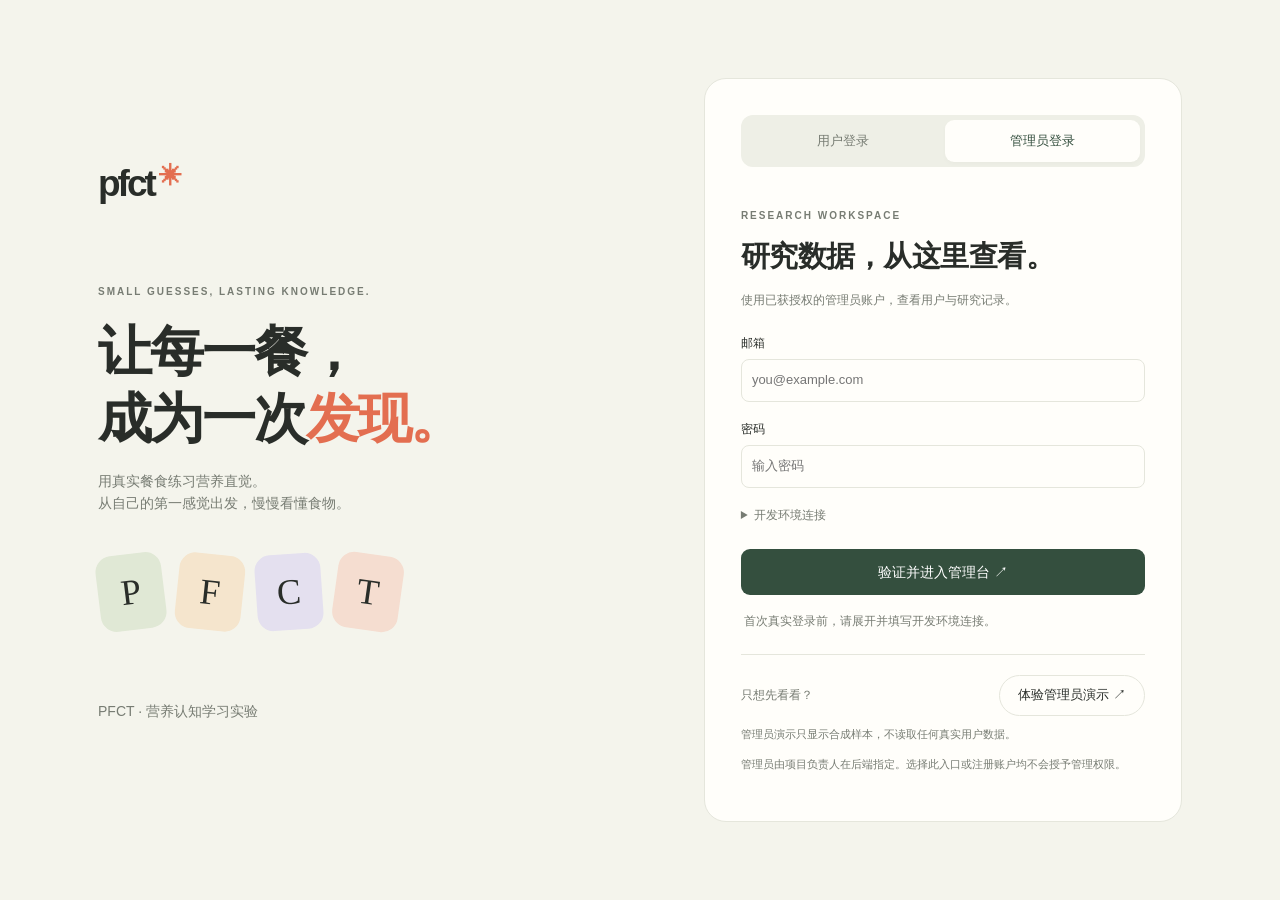
==== web/admin.html @ 89423447 "Separate login flow and add read-only research admin workspace" ====
<!doctype html><html lang="zh-CN"><head><meta charset="utf-8"><meta name="viewport" content="width=device-width,initial-scale=1"><title>研究管理台 · PFCT</title><link rel="stylesheet" href="style.css"><script type="module" src="admin.js"></script></head>
<body class="admin-body"><div class="admin-shell">
  <aside class="admin-sidebar"><a class="brand" href="login.html">pfct<span>✳</span></a><span class="eyebrow">RESEARCH WORKSPACE</span><a class="sidebar-active" href="#participants">◫ 用户与记录</a><a href="index.html">↗ 用户页面</a><div class="sidebar-note"><strong>保留过程，理解变化。</strong><p>原始数据只读展示。<br>每次猜测都有自己的位置。</p></div><button class="quiet" id="admin-logout">退出管理台</button></aside>
  <main class="admin-main" id="admin-main"><header class="admin-heading"><div><span class="eyebrow">PFCT / RESEARCH CONSOLE</span><h1>每一次猜测，<span class="accent">都有迹可循。</span></h1><p class="subtle">从用户到单餐，查看营养认知学习的原始记录。</p></div><span class="pill" id="admin-mode">正在验证权限</span></header>
    <p class="notice" id="admin-notice" role="status" aria-live="polite">正在验证管理员身份…</p>
    <section class="admin-stats" aria-label="数据总览"><article><span>参与者</span><strong id="stat-participants">—</strong><small>独立研究 ID</small></article><article><span>餐食记录</span><strong id="stat-meals">—</strong><small>按提交记录统计</small></article><article><span>PFCT 猜测</span><strong id="stat-guesses">—</strong><small>包含所有尝试</small></article><article><span>份量确认</span><strong id="stat-confirmations">—</strong><small>包含历史版本</small></article></section>
    <div class="admin-grid"><section class="card participant-card" id="participants"><div class="section-heading"><div><span class="eyebrow">PARTICIPANTS</span><h2>用户与研究记录</h2></div><button class="quiet" id="admin-refresh">刷新 ↻</button></div>
      <form id="admin-filter" class="admin-filter"><label>参与者 ID<input id="participant-query" maxlength="100" placeholder="搜索研究 ID"></label><label>记录状态<select id="participant-filter"><option value="all">全部用户</option><option value="with_records">有餐食记录</option><option value="without_records">尚无餐食记录</option></select></label><button class="primary" type="submit">筛选</button></form>
      <div class="table-scroll"><table class="participant-table"><thead><tr><th scope="col">参与者</th><th scope="col">餐食 / 猜测</th><th scope="col">最近提交</th><th scope="col">研究同意</th><th scope="col">查看</th></tr></thead><tbody id="participant-rows"></tbody></table></div>
      <div class="pagination"><span id="participant-page">—</span><div><button id="participants-prev" class="quiet">上一页</button><button id="participants-next" class="quiet">下一页</button></div></div>
    </section>
    <aside class="card detail-card" id="participant-detail" aria-label="用户记录详情"><span class="eyebrow">FOLLOW THE RECORD</span><h2>从一位用户开始。</h2><p class="subtle">选择左侧用户，查看餐食、原始猜测与份量确认的时间线。</p><div class="detail-placeholder" aria-hidden="true">↗</div><p class="small">不根据热量高低给用户打分，也不自动改写研究记录。</p></aside></div>
    <p class="small admin-footnote">统计用于查看记录完整性，不代表饮食健康评价。FatSecret 历史确认仅保留食物 ID 与份量输入，缺失的营养快照不会被补成零。</p>
  </main>
</div></body></html>
---- web/style.css ----
:root{--paper:#f8f7f2;--ink:#292d29;--muted:#777c73;--line:#e5e6dc;--coral:#e36e50;--green:#344f3e;--card:#fffefa}*{box-sizing:border-box}html{scroll-behavior:smooth;scroll-padding-top:24px}body{margin:0;background:var(--paper);color:var(--ink);font-family:-apple-system,BlinkMacSystemFont,"Segoe UI","PingFang SC","Microsoft YaHei",sans-serif;line-height:1.6}button,input,select{font:inherit}button,a,input,select{ -webkit-tap-highlight-color:transparent}button{cursor:pointer}button:disabled{cursor:wait;opacity:.6}a{color:inherit;text-decoration:none}button:focus-visible,a:focus-visible,input:focus-visible,select:focus-visible,.upload-area:focus-within{outline:3px solid #9ab9a1;outline-offset:4px}[hidden]{display:none!important}.topbar{max-width:1280px;margin:auto;display:flex;align-items:center;justify-content:space-between;height:100px;padding:0 48px;border-bottom:1px solid var(--line)}.brand{font-size:37px;letter-spacing:-3px;font-weight:850;line-height:1}.brand span{display:inline-block;color:var(--coral);font-size:23px;margin-left:5px;vertical-align:top;letter-spacing:0}nav{display:flex;gap:38px;font-size:14px}nav a{color:var(--muted);padding:9px 0}nav a.active{color:var(--ink);border-bottom:2px solid var(--ink)}main{max-width:1280px;padding:28px 48px 0;margin:auto}.quiet{border:1px solid var(--line);border-radius:999px;padding:9px 18px;color:var(--ink);background:transparent;font-size:13px}.quiet:hover{background:#eeeee6}.mode-line{display:flex;align-items:center;gap:9px;font-size:12px;color:var(--muted)}.status-dot{width:7px;height:7px;background:#729478;border-radius:100%}.pill{font-size:9px;letter-spacing:1px;border:1px solid var(--line);padding:3px 8px;border-radius:20px;margin-left:auto}.intro{display:flex;justify-content:space-between;align-items:center;padding:40px 0 44px}.eyebrow{font-size:10px;letter-spacing:2px;font-weight:650;color:var(--muted)}h1{font-size:clamp(40px,4.6vw,64px);line-height:1.24;letter-spacing:-2px;margin:18px 0}.accent{color:var(--coral)}p{margin:12px 0}.intro p{color:var(--muted);font-size:14px;line-height:1.9}.intro-note{display:flex;align-items:center;gap:26px;padding:25px 38px;border-left:1px solid var(--line)}.intro-note p{font-size:13px}.intro-note strong{font-weight:500;color:var(--ink)}.sun{font-size:80px;line-height:1;color:#b0bda0}.workspace{display:grid;grid-template-columns:1fr 1fr;gap:24px;align-items:stretch}.card{background:var(--card);border:1px solid var(--line);border-radius:20px;padding:28px}.card-heading{display:flex;justify-content:space-between;align-items:center}h2{font-size:23px;line-height:1.4;letter-spacing:-.5px;margin:9px 0 0}.number-mark{font-family:Georgia,serif;font-size:40px;color:#d9ddcf;font-style:italic}.upload-area{margin-top:25px;display:flex;position:relative;align-items:center;justify-content:center;height:264px;background:#f0f1e8;border:1px dashed #c5cdbb;border-radius:12px;overflow:hidden;cursor:pointer;text-align:center}.upload-area.dragging{background:#e1e9da;border:2px solid var(--green)}.upload-area>input{position:absolute;inset:0;width:100%;height:100%;opacity:0;cursor:pointer}.upload-area img{width:100%;height:100%;object-fit:cover}#upload-hint{display:flex;align-items:center;flex-direction:column;color:var(--muted);font-size:12px;gap:7px}#upload-hint strong{font-size:15px;font-weight:500;color:var(--ink)}#upload-hint small{font-size:10px;color:#8b9083}.plate{display:flex;align-items:center;justify-content:center;width:81px;height:81px;border:1px solid #bdc8ac;border-radius:50%;margin-bottom:11px;background:#e7ebdc}.plate>span{display:flex;align-items:center;justify-content:center;width:60px;height:60px;border:1px solid #bdc8ac;border-radius:50%;font-size:29px;color:#8c9e79;font-weight:200}.small{font-size:11px;color:var(--muted)}.meal-meta{display:grid;grid-template-columns:1fr 1.3fr;gap:15px;margin-top:21px}label{display:block;font-size:12px}input,select{display:block;width:100%;min-width:0;border:1px solid var(--line);border-radius:8px;padding:10px;background:#fffefa;color:var(--ink);margin-top:6px;font-size:13px}input:disabled,select:disabled{opacity:.65}.subtle{font-size:12px;color:var(--muted);margin:14px 0 24px}.nutrient-grid{display:grid;grid-template-columns:1fr 1fr;gap:13px}.nutrient{border:1px solid transparent;border-radius:13px;padding:14px 17px}.protein{background:#ecf0e5}.fat{background:#f8eedf}.carbs{background:#ebe9f3}.calories{background:#fae9e0}.nutrient-title{display:flex;align-items:center;gap:9px;font-size:12px}.nutrient-title b{font-family:Georgia,serif;font-size:24px;font-weight:400}.value-wrap{display:flex;align-items:baseline;gap:5px;margin-top:8px}.value-wrap input{appearance:textfield;-moz-appearance:textfield;background:transparent;border:0;border-bottom:1px solid #00000018;border-radius:0;font-size:34px;font-weight:450;padding:0 0 3px;line-height:1.3;margin:0}.value-wrap input::-webkit-inner-spin-button{appearance:none}.value-wrap>span{font-size:11px;color:var(--muted)}.nutrient small{display:block;font-size:8px;letter-spacing:1.2px;color:var(--muted);margin-top:8px}.hint{color:var(--muted);font-size:11px;margin:20px 0}.primary{background:var(--green);color:white;border:0;border-radius:9px;padding:12px 20px;font-size:14px}.primary:hover{background:#42634d}.submit{width:100%;display:flex;justify-content:space-between;padding:15px 20px}.reset{display:block;margin:12px auto 0;border-color:transparent;padding:4px 12px;color:var(--muted);font-size:11px}.notice{font-size:12px;color:var(--muted);min-height:22px;margin:17px 3px}.notice.error{color:#ae4336}.notice.success{color:var(--green)}.history{margin-top:48px}.section-heading{display:flex;justify-content:space-between;align-items:center;margin-bottom:22px}.section-heading h2{font-size:25px}.records{display:grid;gap:12px}.empty{border:1px dashed #d7dacf;border-radius:14px;padding:30px;display:flex;align-items:center;justify-content:center;gap:20px;color:var(--muted);font-size:13px;text-align:left}.empty>span{font-size:34px;color:#abb59c}.empty small{font-size:11px}.record{background:var(--card);border:1px solid var(--line);border-radius:14px;padding:18px;display:flex;gap:18px;align-items:center}.record-image{width:68px;height:68px;object-fit:cover;border-radius:9px;background:#e8ecdf;flex-shrink:0}.record-main{flex:1}.record-main h3{margin:0;font-size:14px}.record-main p{margin:4px 0;font-size:11px;color:var(--muted)}.record-nutrients{display:flex;gap:18px;font-size:12px}.record-nutrients b{font-weight:600}.record-status{border-radius:20px;background:#f1f0e7;color:#7a7c68;padding:5px 10px;font-size:10px;white-space:nowrap}.result{margin-top:24px;background:#edf1e7}.result p{font-size:13px;color:#626e5c}.comparison{width:100%;margin-top:18px;border-collapse:collapse;font-size:13px}.comparison td,.comparison th{padding:10px;border-bottom:1px solid #d7dfcd;text-align:left}.settings{background:#eeefe6;border:1px solid #dbe0d0;border-radius:16px;padding:25px;margin-bottom:24px}.settings h2{margin-top:5px}.settings p{font-size:12px;color:var(--muted);max-width:700px}.settings form{display:grid;gap:12px;max-width:700px;margin-top:16px}.settings .primary{justify-self:start}.settings .button-row{display:flex;gap:12px}.settings h3{font-size:15px;margin:8px 0 0}footer{display:flex;align-items:center;gap:25px;border-top:1px solid var(--line);margin-top:60px;padding:30px 0}footer .brand{font-size:27px}footer .brand span{font-size:15px}footer p,footer>span{font-size:11px;color:var(--muted)}footer>span{margin-left:auto}button,a,input,select{transition:background .15s ease,border-color .15s ease}@media(min-width:1500px){.intro{padding-top:56px;padding-bottom:56px}}@media(max-width:850px){main{padding:22px 24px 0}.topbar{padding:0 24px;height:80px}.intro-note{padding:16px;gap:15px}.sun{font-size:55px}.card{padding:21px}.workspace{gap:16px}.meal-meta{grid-template-columns:1fr}.record-nutrients{gap:10px;flex-wrap:wrap}}@media(max-width:640px){.topbar{padding:0 20px;height:76px}.brand{font-size:32px}nav{gap:18px;font-size:12px}.topbar .quiet{padding:7px 10px;font-size:11px}main{padding:20px 18px 0}.intro{padding:30px 0}.intro-note{display:none}.eyebrow{font-size:9px;letter-spacing:1.4px}h1{font-size:45px}.intro p{font-size:13px}.workspace{grid-template-columns:1fr}.card{padding:22px}.meal-meta{grid-template-columns:1fr 1.2fr}.upload-area{height:230px}.history{margin-top:35px}.section-heading h2{font-size:21px}.record{gap:12px;flex-wrap:wrap}.record-status{margin-left:80px}.record-nutrients{font-size:11px}footer{flex-wrap:wrap;gap:13px;margin-top:40px}footer>span{width:100%;margin:0}.settings{padding:18px}.mode-line{font-size:10px}.pill{font-size:8px}.comparison{font-size:11px}.comparison td,.comparison th{padding:8px 4px}}
.confirmation{margin-top:24px}.confirmation .button-row{display:flex;gap:12px;flex-wrap:wrap;margin-top:20px}.confirmation h3{font-size:15px}.search-row{display:flex;gap:12px;align-items:end;margin-top:24px}.search-row label{flex:1}.search-row .primary{white-space:nowrap}.portion-grid{display:grid;grid-template-columns:2fr 1fr 1fr;gap:14px;margin:16px 0}.label-nutrients{display:grid;grid-template-columns:repeat(4,1fr);gap:14px;margin-bottom:14px}.label-note{border-left:3px solid #d9b49b;padding:9px 14px;background:#f9f0e7;font-size:12px;color:#785b48}.food-results{display:grid;grid-template-columns:1fr 1fr;gap:9px;margin:15px 0}.food-option{padding:12px;text-align:left;background:#f3f4ec;border:1px solid var(--line);border-radius:10px}.food-option strong{display:block;font-size:13px}.food-option small{display:block;color:var(--muted);font-size:10px}.confirmed-items{display:grid;gap:8px;margin-top:20px}.confirmed-item{display:flex;align-items:center;gap:16px;padding:12px 15px;border:1px solid var(--line);border-radius:10px;font-size:12px}.confirmed-item>span{flex:1}.provider{display:inline-block;margin-top:12px;font-size:11px;text-decoration:underline;color:var(--muted)}.difference{font-size:12px;color:#68705f}.confirmation .notice{margin-top:18px;margin-bottom:0}@media(max-width:640px){.portion-grid{grid-template-columns:1fr 1fr}.portion-grid>label:first-child{grid-column:1/-1}.label-nutrients{grid-template-columns:1fr 1fr}.food-results{grid-template-columns:1fr}.search-row{align-items:stretch;flex-direction:column}.comparison{font-size:10px}}
.upload-area>input:disabled{opacity:0;cursor:default}
.header-actions{display:flex;gap:8px;align-items:center}.login-body{background:#f4f4ec}.login-shell{max-width:1180px;min-height:100vh;display:grid;grid-template-columns:1.1fr 1fr;gap:80px;align-items:center;padding:56px 48px}.login-story>.eyebrow{display:block;margin-top:80px}.login-story h1{font-size:54px}.login-story p{color:var(--muted);font-size:14px}.login-art{display:flex;gap:13px;margin:40px 0 70px}.login-art span{width:66px;height:76px;border-radius:16px;display:grid;place-items:center;font:36px Georgia,serif;transform:rotate(-7deg);background:#e0e8d5}.login-art span:nth-child(2){background:#f5e5cd;transform:rotate(6deg)}.login-art span:nth-child(3){background:#e4e0ef;transform:rotate(-4deg)}.login-art span:nth-child(4){background:#f5ddd0;transform:rotate(8deg)}.login-panel{padding:36px;background:var(--card);border:1px solid var(--line);border-radius:22px}.role-switch{display:flex;padding:5px;border-radius:12px;background:#eeefe6;gap:5px;margin-bottom:34px}.role-switch button{width:50%;border:0;background:transparent;padding:11px;border-radius:9px;color:var(--muted);font-size:13px}.role-switch button[aria-pressed=true]{background:var(--card);color:var(--green);box-shadow:0 2px 5px #00000006}.login-panel h2{font-size:29px}.login-panel form>label{margin-top:18px}.login-panel form>.primary{width:100%;margin-top:24px}.login-panel form>.quiet{width:100%;margin-top:12px;border:0}.connection-details{margin-top:18px;font-size:12px;color:var(--muted)}.connection-details summary{cursor:pointer}.connection-details label{margin-top:10px}.demo-entry{border-top:1px solid var(--line);padding-top:20px;margin-top:20px;display:flex;align-items:center;justify-content:space-between;flex-wrap:wrap;gap:10px;font-size:12px;color:var(--muted)}.demo-entry p{width:100%;margin:0}.admin-shell{display:grid;grid-template-columns:200px 1fr;min-height:100vh;max-width:1800px;margin:auto}.admin-sidebar{border-right:1px solid var(--line);padding:36px 24px;display:flex;flex-direction:column;gap:15px}.admin-sidebar>.eyebrow{font-size:8px;margin:12px 0 36px}.admin-sidebar>a:not(.brand){font-size:12px;padding:12px;border-radius:9px}.sidebar-active{background:#e8ecdf;color:var(--green)}.sidebar-note{margin-top:auto;padding-top:70px;font-size:11px;color:var(--muted)}.sidebar-note strong{font-size:12px;font-weight:500;color:var(--ink)}.admin-main{width:100%;max-width:none;padding:42px 32px;min-width:0}.admin-heading{display:flex;align-items:center;justify-content:space-between;gap:20px}.admin-heading h1{font-size:30px;letter-spacing:-1px;line-height:1.4;margin:12px 0}.admin-heading .pill{white-space:nowrap;margin:0;font-size:10px;letter-spacing:0}.admin-stats{display:grid;grid-template-columns:repeat(4,1fr);gap:14px;margin:25px 0}.admin-stats article{background:var(--card);padding:20px 23px;border:1px solid var(--line);border-radius:14px;display:flex;flex-direction:column}.admin-stats article:nth-child(2){background:#eef1e6}.admin-stats article:nth-child(3){background:#f4ede1}.admin-stats article:nth-child(4){background:#eeebf4}.admin-stats span{font-size:12px}.admin-stats strong{font-size:34px;font-weight:500;margin:5px 0}.admin-stats small{font-size:10px;color:var(--muted)}.admin-grid{display:grid;grid-template-columns:minmax(0,1.45fr) minmax(300px,1fr);gap:20px;align-items:start}.admin-grid>.card{padding:23px;min-width:0}.admin-grid h2{font-size:21px}.admin-filter{display:flex;gap:10px;align-items:end;margin:24px 0}.admin-filter label:first-child{flex:1;min-width:100px}.admin-filter .primary{padding:10px 15px;font-size:12px;white-space:nowrap}.table-scroll{overflow-x:auto}.participant-table{border-collapse:collapse;width:100%;font-size:11px;min-width:480px}.participant-table th{text-align:left;color:var(--muted);font-size:10px;font-weight:500;padding:10px 8px;border-bottom:1px solid var(--line);white-space:nowrap}.participant-table td{padding:15px 8px;border-bottom:1px solid var(--line)}.participant-table strong{font-size:11px;font-weight:500}.participant-table small{display:block;font-size:9px;color:var(--muted);margin-top:5px}.participant-id{display:block;max-width:150px;overflow:hidden;text-overflow:ellipsis;white-space:nowrap}.participant-table .quiet{font-size:10px;padding:5px 10px}.selected-row{background:#edf1e6}.pagination{display:flex;align-items:center;justify-content:space-between;gap:8px;margin-top:20px;color:var(--muted);font-size:10px}.pagination>div{display:flex;gap:6px}.pagination .quiet{font-size:10px;padding:5px 10px}.pagination button:disabled{cursor:default;opacity:.35}.detail-placeholder{font-size:100px;color:#b8c2a8;text-align:center;padding:25px 0 40px}.detail-id{font-family:ui-monospace,monospace;font-size:11px;overflow-wrap:anywhere;color:var(--green)}.raw-details{border:1px solid var(--line);border-radius:8px;padding:10px 12px;margin:10px 0;font-size:11px}.raw-details summary{cursor:pointer;color:var(--muted)}.raw-details pre{font-size:10px;white-space:pre-wrap;overflow-wrap:anywhere;max-height:260px;overflow:auto}.timeline-meal{border-top:1px solid var(--line);padding:15px 0;margin-top:15px}.timeline-meal h3{font-size:16px;margin:0}.timeline-meal .comparison{font-size:10px;margin:10px 0}.timeline-meal .comparison td,.timeline-meal .comparison th{padding:8px 3px}.admin-footnote{line-height:1.8;margin-top:24px}@media(max-width:1150px){.admin-shell{grid-template-columns:170px 1fr}.admin-sidebar{padding:30px 18px}.admin-main{padding:30px 22px}.admin-grid{grid-template-columns:1fr}.admin-heading{align-items:start;flex-direction:column}.login-shell{gap:35px}.login-story h1{font-size:46px}}@media(max-width:700px){.login-shell{grid-template-columns:1fr;padding:25px 20px;gap:24px}.login-story>.eyebrow{margin-top:30px}.login-story h1{font-size:38px}.login-story>p:not(.small){font-size:12px}.login-art{display:none}.login-story>.small{display:none}.login-panel{padding:24px}.admin-shell{grid-template-columns:1fr}.admin-sidebar{border-right:0;border-bottom:1px solid var(--line);padding:20px;flex-direction:row;align-items:center;flex-wrap:wrap;gap:10px}.admin-sidebar>.eyebrow,.sidebar-note{display:none}.admin-sidebar .brand{margin-right:auto}.admin-sidebar>a:not(.brand){padding:7px}.admin-main{padding:25px 15px}.admin-heading h1{font-size:25px}.admin-stats{grid-template-columns:1fr 1fr;gap:10px}.admin-stats article{padding:15px}.admin-stats strong{font-size:30px}.admin-filter{flex-wrap:wrap}.admin-filter label:first-child{flex-basis:100%}.admin-filter label:nth-child(2){flex:1}.admin-grid>.card{padding:18px}.header-actions .quiet{font-size:10px;padding:6px 8px}.topbar nav{gap:12px}}
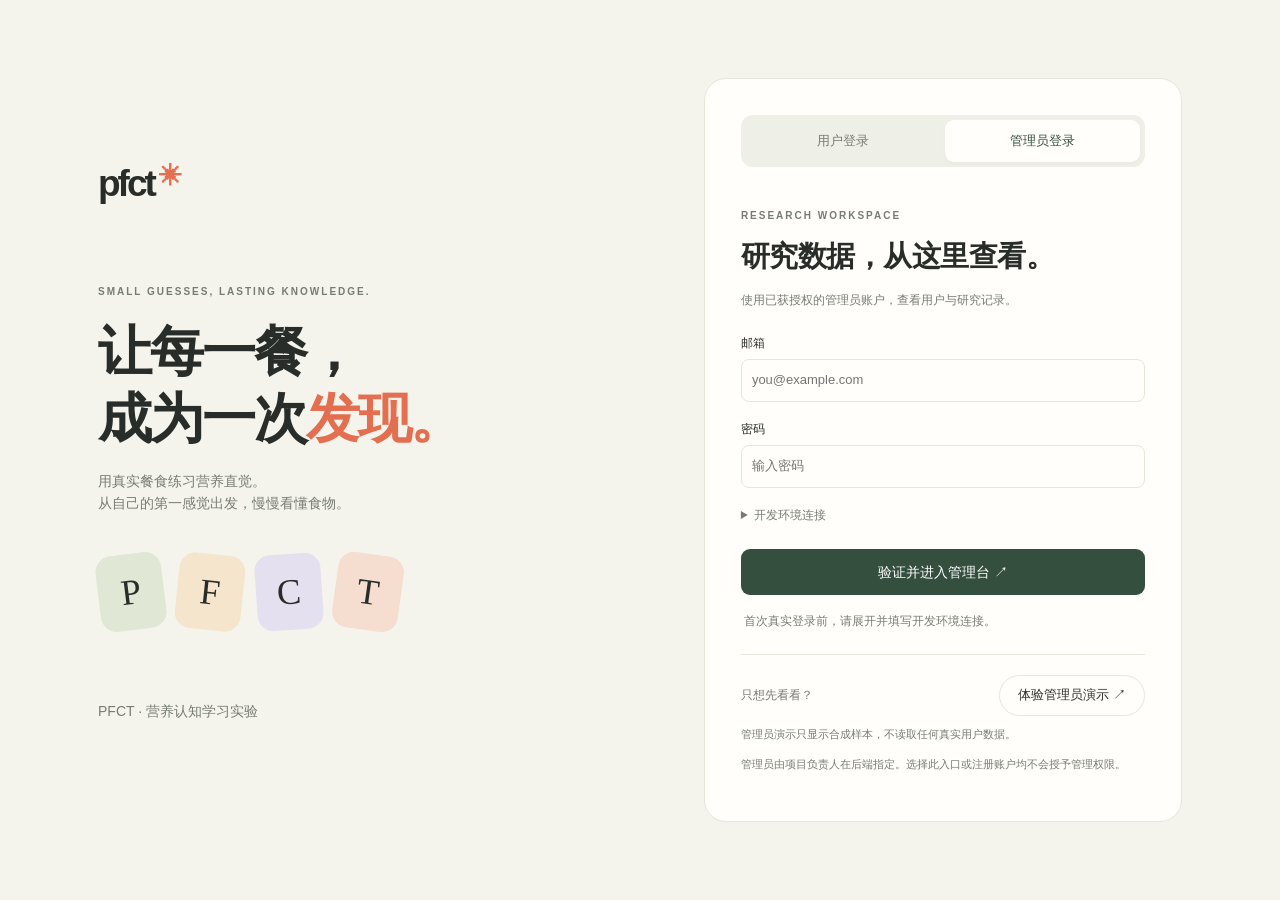
==== commit b36370a3: "Add authenticated admin meal photo preview and access checks" ====
--- a/web/admin.html
+++ b/web/admin.html
@@ -12,4 +12,4 @@
     <aside class="card detail-card" id="participant-detail" aria-label="用户记录详情"><span class="eyebrow">FOLLOW THE RECORD</span><h2>从一位用户开始。</h2><p class="subtle">选择左侧用户，查看餐食、原始猜测与份量确认的时间线。</p><div class="detail-placeholder" aria-hidden="true">↗</div><p class="small">不根据热量高低给用户打分，也不自动改写研究记录。</p></aside></div>
     <p class="small admin-footnote">统计用于查看记录完整性，不代表饮食健康评价。FatSecret 历史确认仅保留食物 ID 与份量输入，缺失的营养快照不会被补成零。</p>
   </main>
-</div></body></html>
+</div><dialog id="photo-dialog" class="photo-dialog" aria-labelledby="photo-dialog-title"><div class="photo-dialog-header"><h2 id="photo-dialog-title">餐食照片</h2><button class="quiet" id="photo-dialog-close" type="button">关闭 ×</button></div><img id="photo-dialog-image" alt="放大的餐食照片"><p class="small" id="photo-dialog-caption"></p></dialog></body></html>
--- a/web/style.css
+++ b/web/style.css
@@ -2,3 +2,4 @@
 .confirmation{margin-top:24px}.confirmation .button-row{display:flex;gap:12px;flex-wrap:wrap;margin-top:20px}.confirmation h3{font-size:15px}.search-row{display:flex;gap:12px;align-items:end;margin-top:24px}.search-row label{flex:1}.search-row .primary{white-space:nowrap}.portion-grid{display:grid;grid-template-columns:2fr 1fr 1fr;gap:14px;margin:16px 0}.label-nutrients{display:grid;grid-template-columns:repeat(4,1fr);gap:14px;margin-bottom:14px}.label-note{border-left:3px solid #d9b49b;padding:9px 14px;background:#f9f0e7;font-size:12px;color:#785b48}.food-results{display:grid;grid-template-columns:1fr 1fr;gap:9px;margin:15px 0}.food-option{padding:12px;text-align:left;background:#f3f4ec;border:1px solid var(--line);border-radius:10px}.food-option strong{display:block;font-size:13px}.food-option small{display:block;color:var(--muted);font-size:10px}.confirmed-items{display:grid;gap:8px;margin-top:20px}.confirmed-item{display:flex;align-items:center;gap:16px;padding:12px 15px;border:1px solid var(--line);border-radius:10px;font-size:12px}.confirmed-item>span{flex:1}.provider{display:inline-block;margin-top:12px;font-size:11px;text-decoration:underline;color:var(--muted)}.difference{font-size:12px;color:#68705f}.confirmation .notice{margin-top:18px;margin-bottom:0}@media(max-width:640px){.portion-grid{grid-template-columns:1fr 1fr}.portion-grid>label:first-child{grid-column:1/-1}.label-nutrients{grid-template-columns:1fr 1fr}.food-results{grid-template-columns:1fr}.search-row{align-items:stretch;flex-direction:column}.comparison{font-size:10px}}
 .upload-area>input:disabled{opacity:0;cursor:default}
 .header-actions{display:flex;gap:8px;align-items:center}.login-body{background:#f4f4ec}.login-shell{max-width:1180px;min-height:100vh;display:grid;grid-template-columns:1.1fr 1fr;gap:80px;align-items:center;padding:56px 48px}.login-story>.eyebrow{display:block;margin-top:80px}.login-story h1{font-size:54px}.login-story p{color:var(--muted);font-size:14px}.login-art{display:flex;gap:13px;margin:40px 0 70px}.login-art span{width:66px;height:76px;border-radius:16px;display:grid;place-items:center;font:36px Georgia,serif;transform:rotate(-7deg);background:#e0e8d5}.login-art span:nth-child(2){background:#f5e5cd;transform:rotate(6deg)}.login-art span:nth-child(3){background:#e4e0ef;transform:rotate(-4deg)}.login-art span:nth-child(4){background:#f5ddd0;transform:rotate(8deg)}.login-panel{padding:36px;background:var(--card);border:1px solid var(--line);border-radius:22px}.role-switch{display:flex;padding:5px;border-radius:12px;background:#eeefe6;gap:5px;margin-bottom:34px}.role-switch button{width:50%;border:0;background:transparent;padding:11px;border-radius:9px;color:var(--muted);font-size:13px}.role-switch button[aria-pressed=true]{background:var(--card);color:var(--green);box-shadow:0 2px 5px #00000006}.login-panel h2{font-size:29px}.login-panel form>label{margin-top:18px}.login-panel form>.primary{width:100%;margin-top:24px}.login-panel form>.quiet{width:100%;margin-top:12px;border:0}.connection-details{margin-top:18px;font-size:12px;color:var(--muted)}.connection-details summary{cursor:pointer}.connection-details label{margin-top:10px}.demo-entry{border-top:1px solid var(--line);padding-top:20px;margin-top:20px;display:flex;align-items:center;justify-content:space-between;flex-wrap:wrap;gap:10px;font-size:12px;color:var(--muted)}.demo-entry p{width:100%;margin:0}.admin-shell{display:grid;grid-template-columns:200px 1fr;min-height:100vh;max-width:1800px;margin:auto}.admin-sidebar{border-right:1px solid var(--line);padding:36px 24px;display:flex;flex-direction:column;gap:15px}.admin-sidebar>.eyebrow{font-size:8px;margin:12px 0 36px}.admin-sidebar>a:not(.brand){font-size:12px;padding:12px;border-radius:9px}.sidebar-active{background:#e8ecdf;color:var(--green)}.sidebar-note{margin-top:auto;padding-top:70px;font-size:11px;color:var(--muted)}.sidebar-note strong{font-size:12px;font-weight:500;color:var(--ink)}.admin-main{width:100%;max-width:none;padding:42px 32px;min-width:0}.admin-heading{display:flex;align-items:center;justify-content:space-between;gap:20px}.admin-heading h1{font-size:30px;letter-spacing:-1px;line-height:1.4;margin:12px 0}.admin-heading .pill{white-space:nowrap;margin:0;font-size:10px;letter-spacing:0}.admin-stats{display:grid;grid-template-columns:repeat(4,1fr);gap:14px;margin:25px 0}.admin-stats article{background:var(--card);padding:20px 23px;border:1px solid var(--line);border-radius:14px;display:flex;flex-direction:column}.admin-stats article:nth-child(2){background:#eef1e6}.admin-stats article:nth-child(3){background:#f4ede1}.admin-stats article:nth-child(4){background:#eeebf4}.admin-stats span{font-size:12px}.admin-stats strong{font-size:34px;font-weight:500;margin:5px 0}.admin-stats small{font-size:10px;color:var(--muted)}.admin-grid{display:grid;grid-template-columns:minmax(0,1.45fr) minmax(300px,1fr);gap:20px;align-items:start}.admin-grid>.card{padding:23px;min-width:0}.admin-grid h2{font-size:21px}.admin-filter{display:flex;gap:10px;align-items:end;margin:24px 0}.admin-filter label:first-child{flex:1;min-width:100px}.admin-filter .primary{padding:10px 15px;font-size:12px;white-space:nowrap}.table-scroll{overflow-x:auto}.participant-table{border-collapse:collapse;width:100%;font-size:11px;min-width:480px}.participant-table th{text-align:left;color:var(--muted);font-size:10px;font-weight:500;padding:10px 8px;border-bottom:1px solid var(--line);white-space:nowrap}.participant-table td{padding:15px 8px;border-bottom:1px solid var(--line)}.participant-table strong{font-size:11px;font-weight:500}.participant-table small{display:block;font-size:9px;color:var(--muted);margin-top:5px}.participant-id{display:block;max-width:150px;overflow:hidden;text-overflow:ellipsis;white-space:nowrap}.participant-table .quiet{font-size:10px;padding:5px 10px}.selected-row{background:#edf1e6}.pagination{display:flex;align-items:center;justify-content:space-between;gap:8px;margin-top:20px;color:var(--muted);font-size:10px}.pagination>div{display:flex;gap:6px}.pagination .quiet{font-size:10px;padding:5px 10px}.pagination button:disabled{cursor:default;opacity:.35}.detail-placeholder{font-size:100px;color:#b8c2a8;text-align:center;padding:25px 0 40px}.detail-id{font-family:ui-monospace,monospace;font-size:11px;overflow-wrap:anywhere;color:var(--green)}.raw-details{border:1px solid var(--line);border-radius:8px;padding:10px 12px;margin:10px 0;font-size:11px}.raw-details summary{cursor:pointer;color:var(--muted)}.raw-details pre{font-size:10px;white-space:pre-wrap;overflow-wrap:anywhere;max-height:260px;overflow:auto}.timeline-meal{border-top:1px solid var(--line);padding:15px 0;margin-top:15px}.timeline-meal h3{font-size:16px;margin:0}.timeline-meal .comparison{font-size:10px;margin:10px 0}.timeline-meal .comparison td,.timeline-meal .comparison th{padding:8px 3px}.admin-footnote{line-height:1.8;margin-top:24px}@media(max-width:1150px){.admin-shell{grid-template-columns:170px 1fr}.admin-sidebar{padding:30px 18px}.admin-main{padding:30px 22px}.admin-grid{grid-template-columns:1fr}.admin-heading{align-items:start;flex-direction:column}.login-shell{gap:35px}.login-story h1{font-size:46px}}@media(max-width:700px){.login-shell{grid-template-columns:1fr;padding:25px 20px;gap:24px}.login-story>.eyebrow{margin-top:30px}.login-story h1{font-size:38px}.login-story>p:not(.small){font-size:12px}.login-art{display:none}.login-story>.small{display:none}.login-panel{padding:24px}.admin-shell{grid-template-columns:1fr}.admin-sidebar{border-right:0;border-bottom:1px solid var(--line);padding:20px;flex-direction:row;align-items:center;flex-wrap:wrap;gap:10px}.admin-sidebar>.eyebrow,.sidebar-note{display:none}.admin-sidebar .brand{margin-right:auto}.admin-sidebar>a:not(.brand){padding:7px}.admin-main{padding:25px 15px}.admin-heading h1{font-size:25px}.admin-stats{grid-template-columns:1fr 1fr;gap:10px}.admin-stats article{padding:15px}.admin-stats strong{font-size:30px}.admin-filter{flex-wrap:wrap}.admin-filter label:first-child{flex-basis:100%}.admin-filter label:nth-child(2){flex:1}.admin-grid>.card{padding:18px}.header-actions .quiet{font-size:10px;padding:6px 8px}.topbar nav{gap:12px}}
+.meal-photo-panel{margin:16px 0;padding:14px;border:1px solid var(--line);border-radius:12px;background:#f5f6ef}.meal-photo-panel>.small{margin:9px 0;font-size:10px}.meal-photo-grid{display:grid;grid-template-columns:repeat(2,minmax(0,1fr));gap:10px}.photo-tile{min-width:0}.photo-tile>.small{font-size:9px;line-height:1.6;overflow-wrap:anywhere}.photo-thumbnail{width:100%;padding:0;display:block;border:1px solid #dce2d2;border-radius:9px;background:#e9eddf;overflow:hidden;aspect-ratio:4/3}.photo-thumbnail img{width:100%;height:100%;display:block;object-fit:cover}.photo-thumbnail:hover{border-color:var(--green)}.photo-dialog{width:min(920px,94vw);max-height:92vh;overflow:auto;border:1px solid var(--line);border-radius:16px;padding:20px;background:var(--card);color:var(--ink)}.photo-dialog::backdrop{background:#172319c9}.photo-dialog-header{display:flex;align-items:center;justify-content:space-between;gap:14px;margin-bottom:16px}.photo-dialog-header h2{font-size:19px;margin:0}.photo-dialog>img{display:block;max-width:100%;width:auto;max-height:70vh;object-fit:contain;margin:0 auto;border-radius:8px}.photo-dialog>.small{margin:14px 0 0}.photo-dialog[open]{animation:photo-appear .12s ease}@keyframes photo-appear{from{opacity:0;transform:translateY(5px)}to{opacity:1;transform:translateY(0)}}
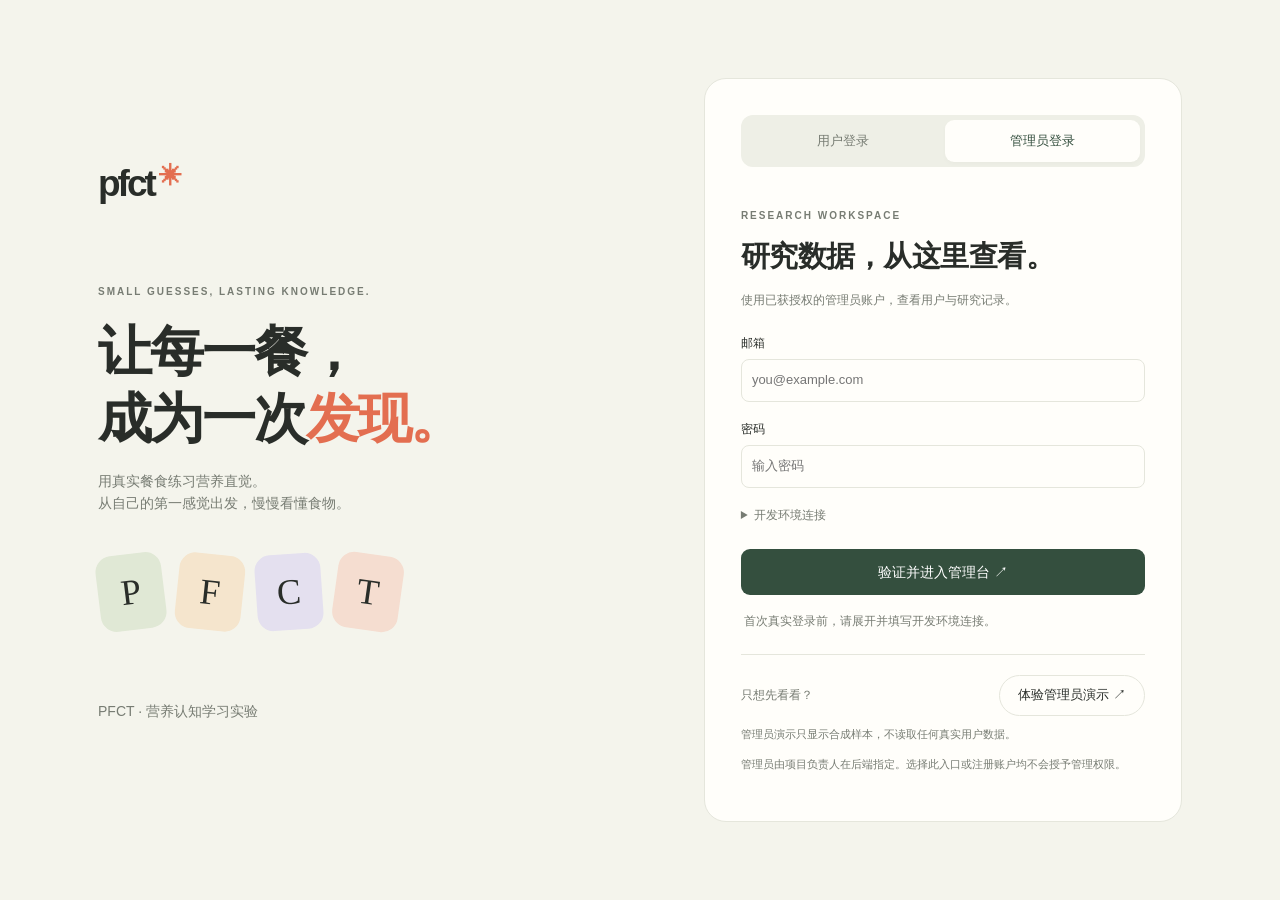
==== commit e01f539a: "Polish photo loading and document verified preview [skip ci]" ====
--- a/web/admin.html
+++ b/web/admin.html
@@ -1,4 +1,4 @@
-<!doctype html><html lang="zh-CN"><head><meta charset="utf-8"><meta name="viewport" content="width=device-width,initial-scale=1"><title>研究管理台 · PFCT</title><link rel="stylesheet" href="style.css"><script type="module" src="admin.js"></script></head>
+<!doctype html><html lang="zh-CN"><head><meta charset="utf-8"><meta name="viewport" content="width=device-width,initial-scale=1"><title>研究管理台 · PFCT</title><link rel="stylesheet" href="style.css?v=20261023-photos"><script type="module" src="admin.js?v=20261023-photos2"></script></head>
 <body class="admin-body"><div class="admin-shell">
   <aside class="admin-sidebar"><a class="brand" href="login.html">pfct<span>✳</span></a><span class="eyebrow">RESEARCH WORKSPACE</span><a class="sidebar-active" href="#participants">◫ 用户与记录</a><a href="index.html">↗ 用户页面</a><div class="sidebar-note"><strong>保留过程，理解变化。</strong><p>原始数据只读展示。<br>每次猜测都有自己的位置。</p></div><button class="quiet" id="admin-logout">退出管理台</button></aside>
   <main class="admin-main" id="admin-main"><header class="admin-heading"><div><span class="eyebrow">PFCT / RESEARCH CONSOLE</span><h1>每一次猜测，<span class="accent">都有迹可循。</span></h1><p class="subtle">从用户到单餐，查看营养认知学习的原始记录。</p></div><span class="pill" id="admin-mode">正在验证权限</span></header>
